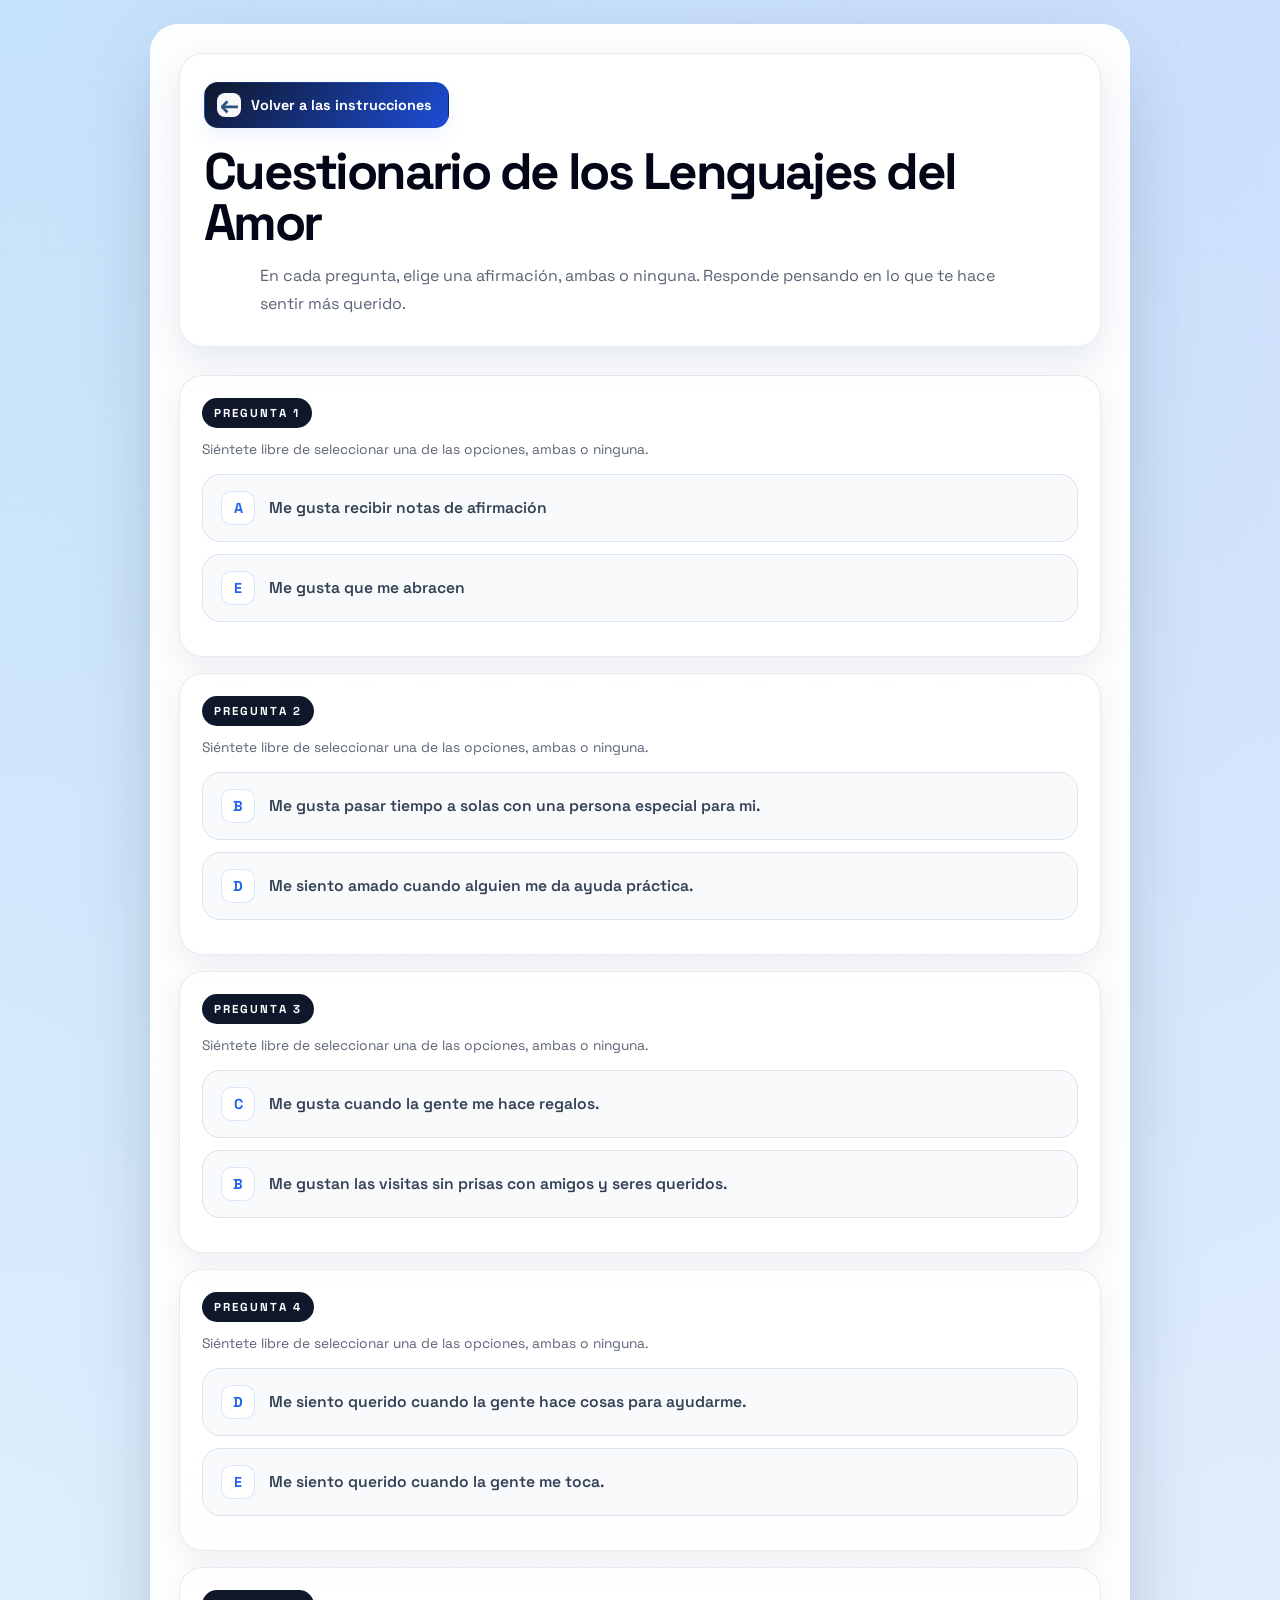
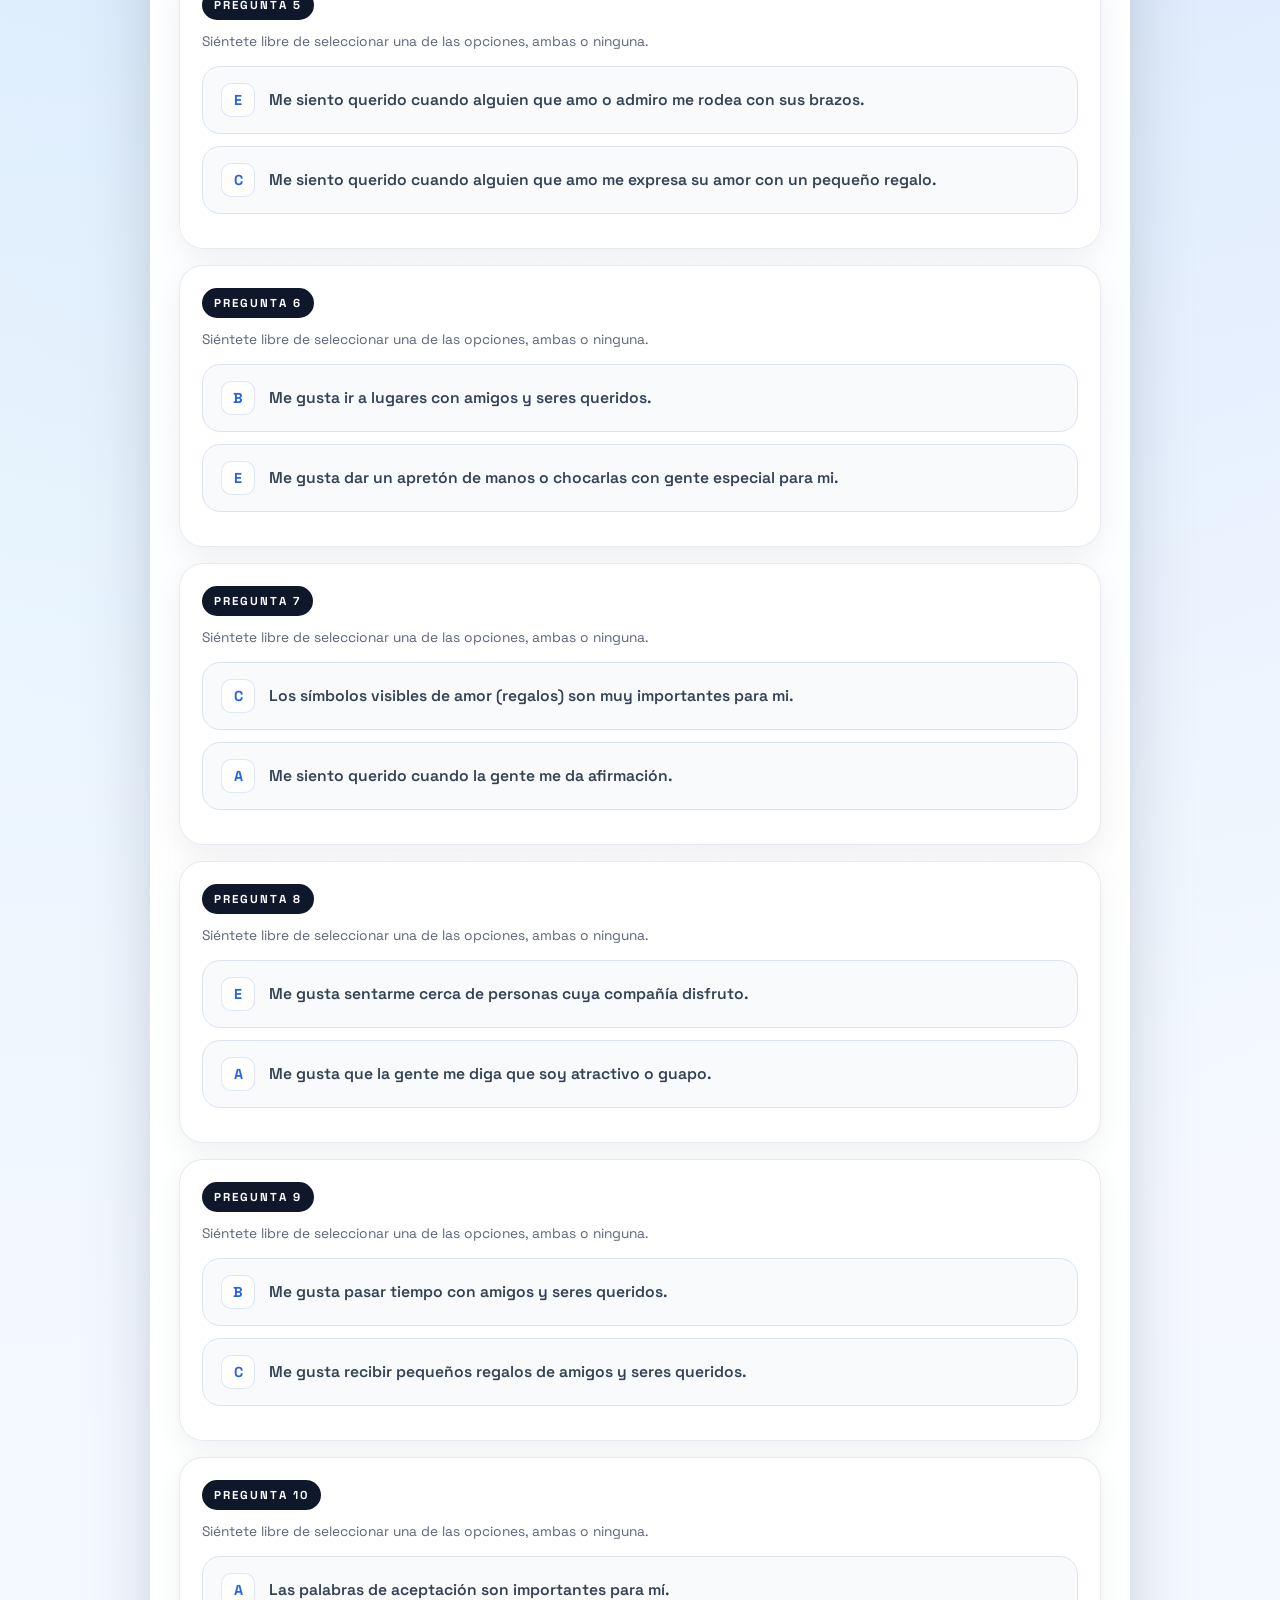
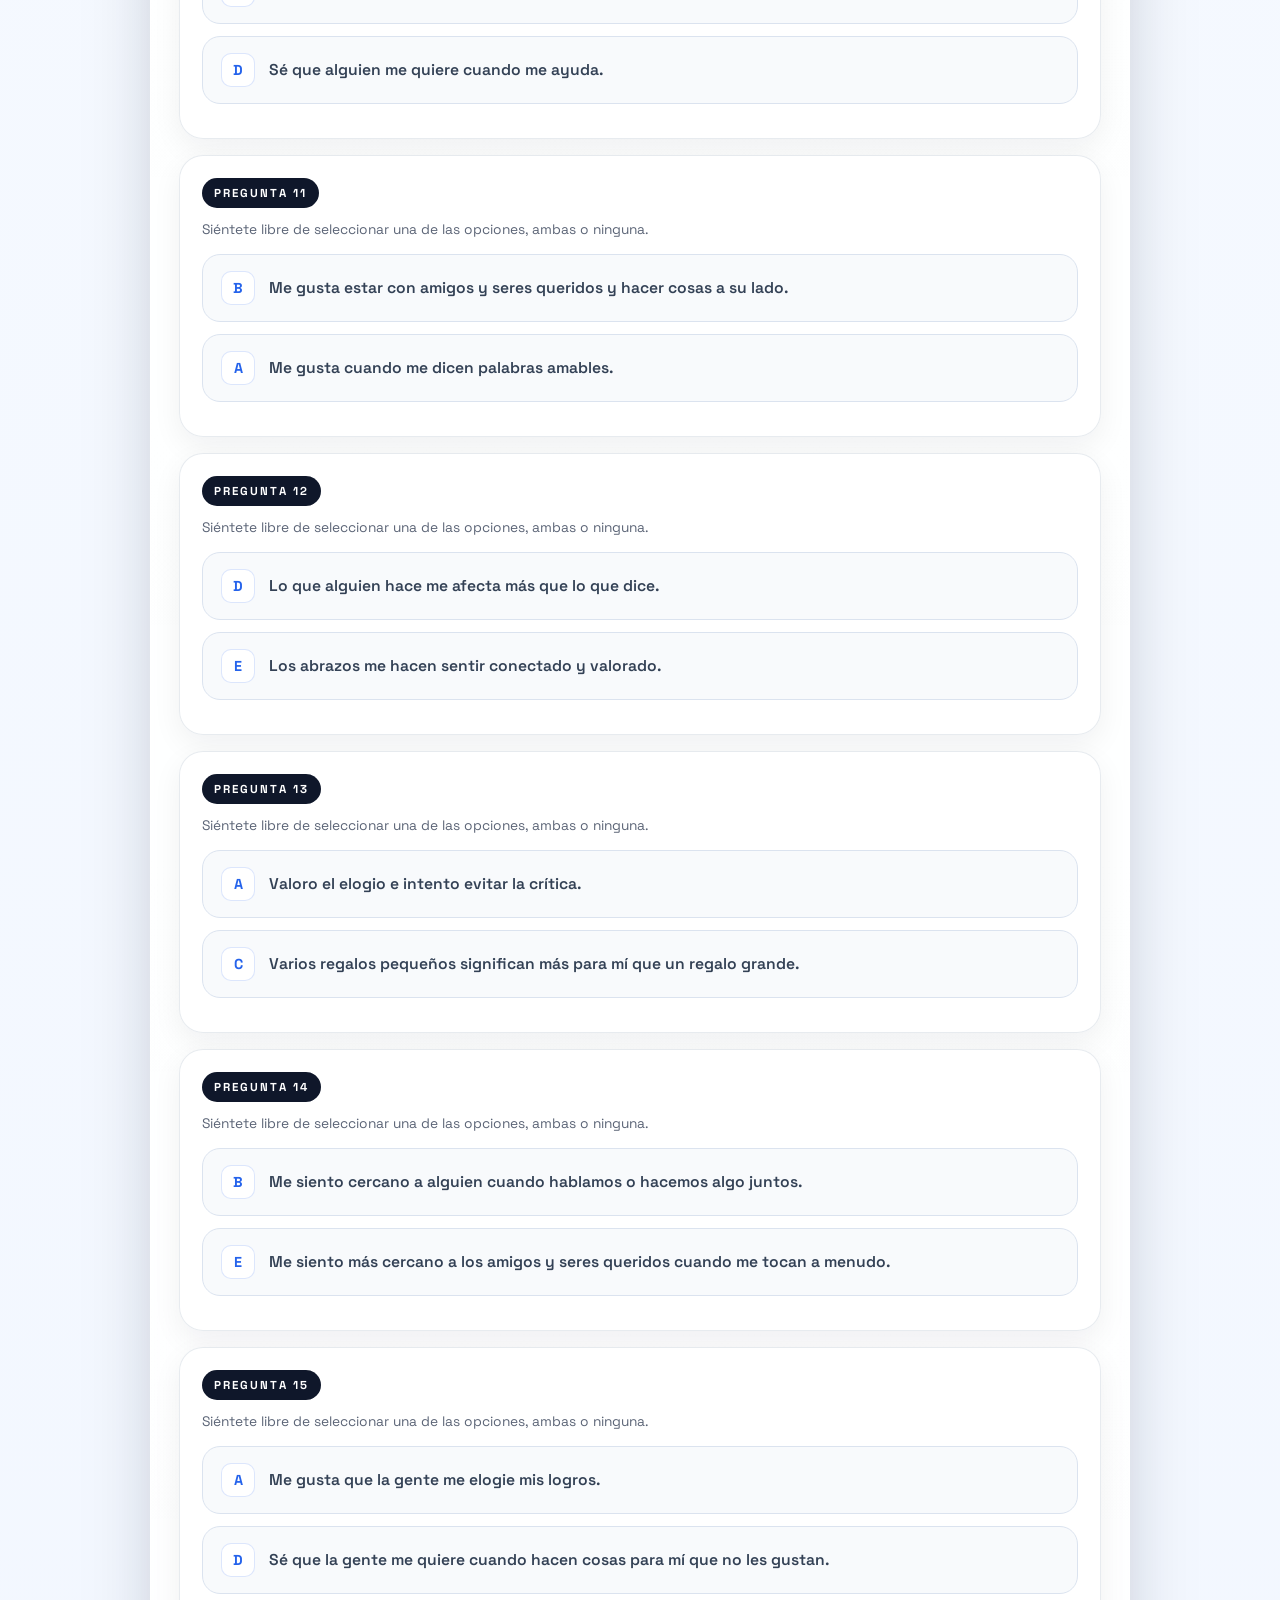
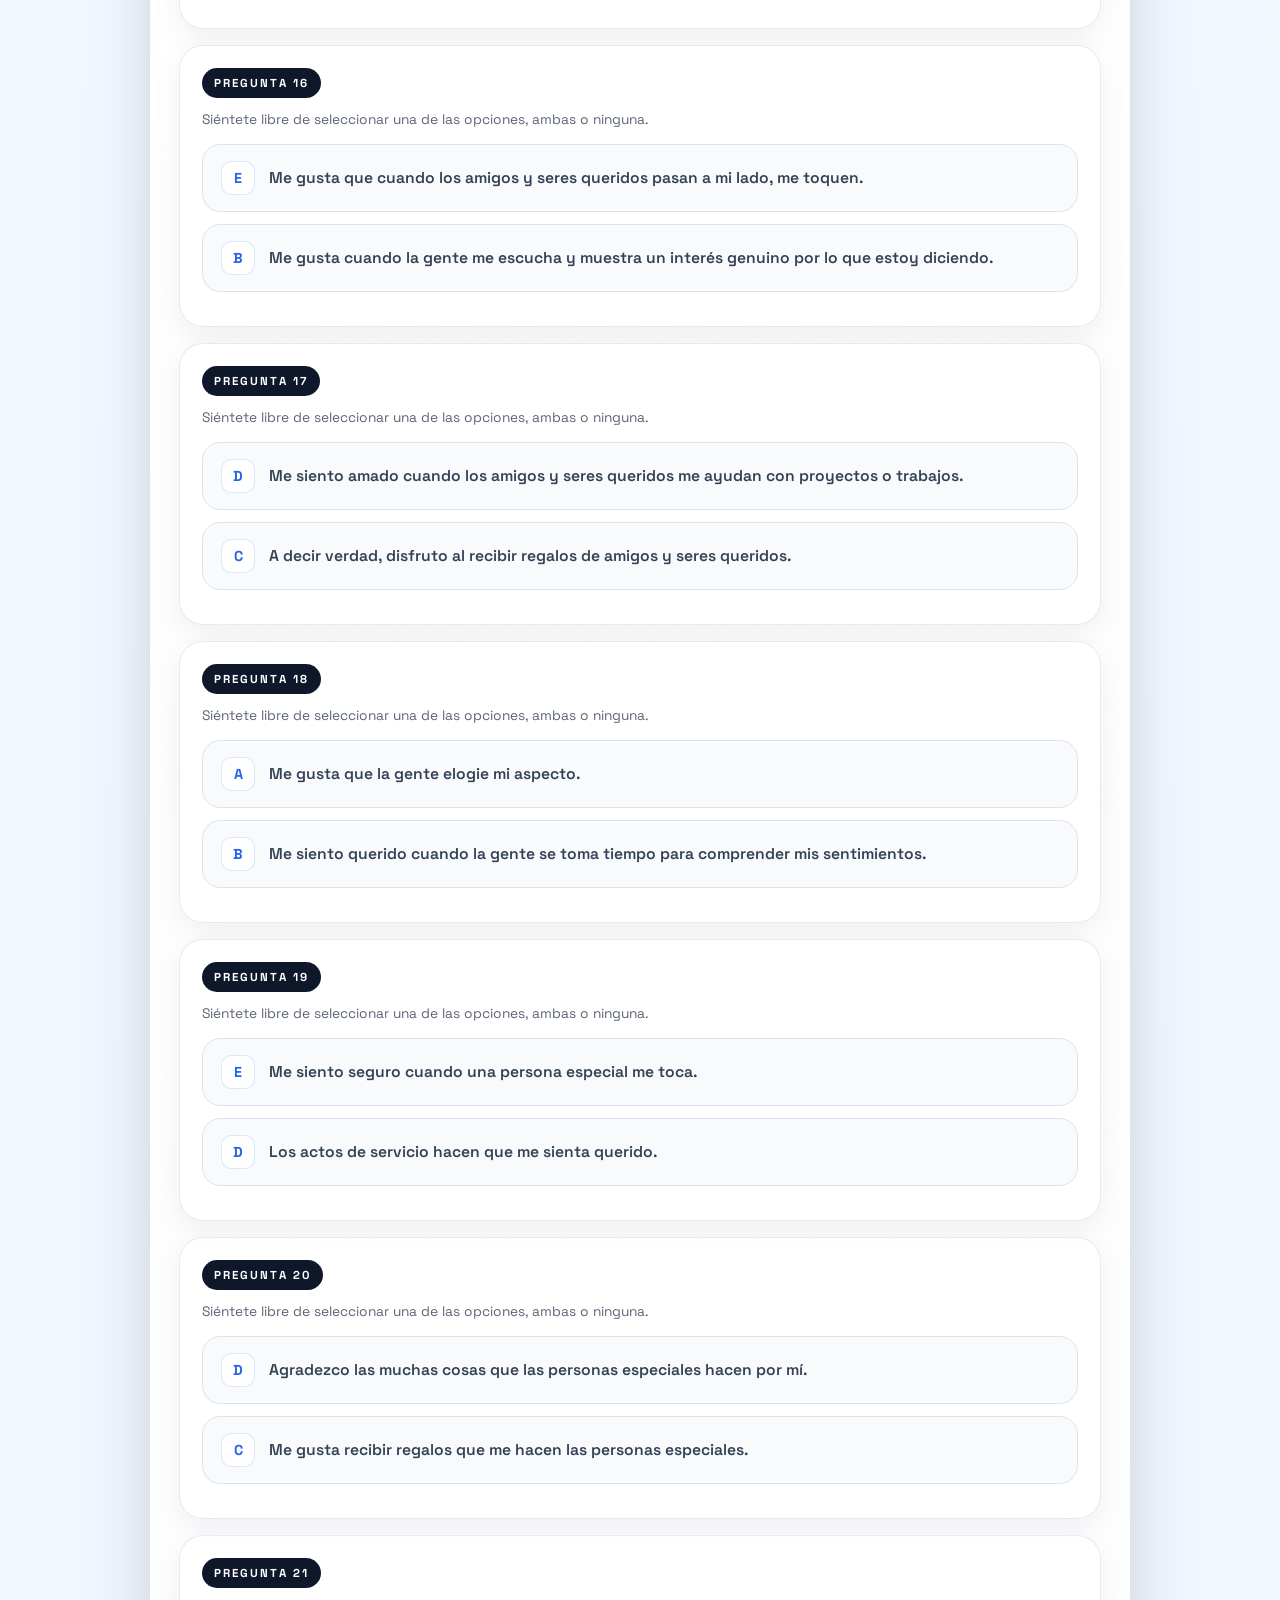
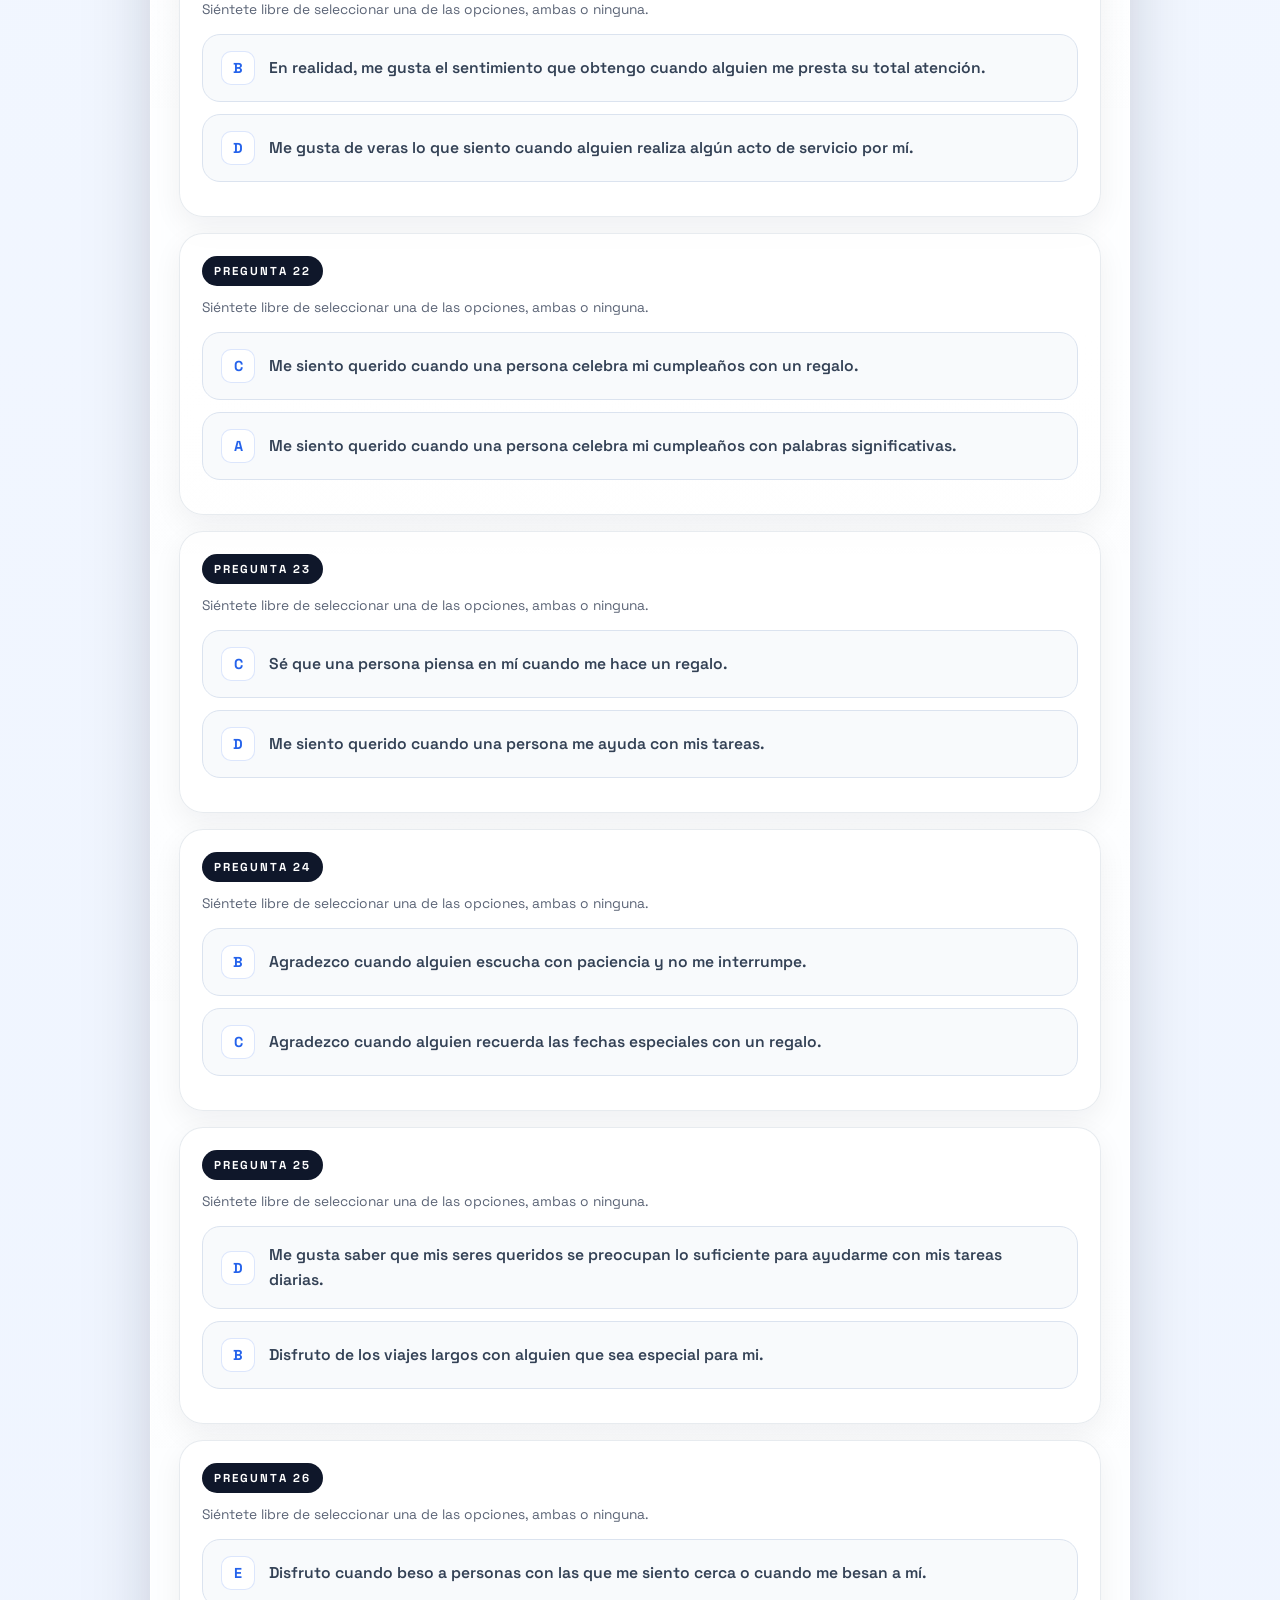
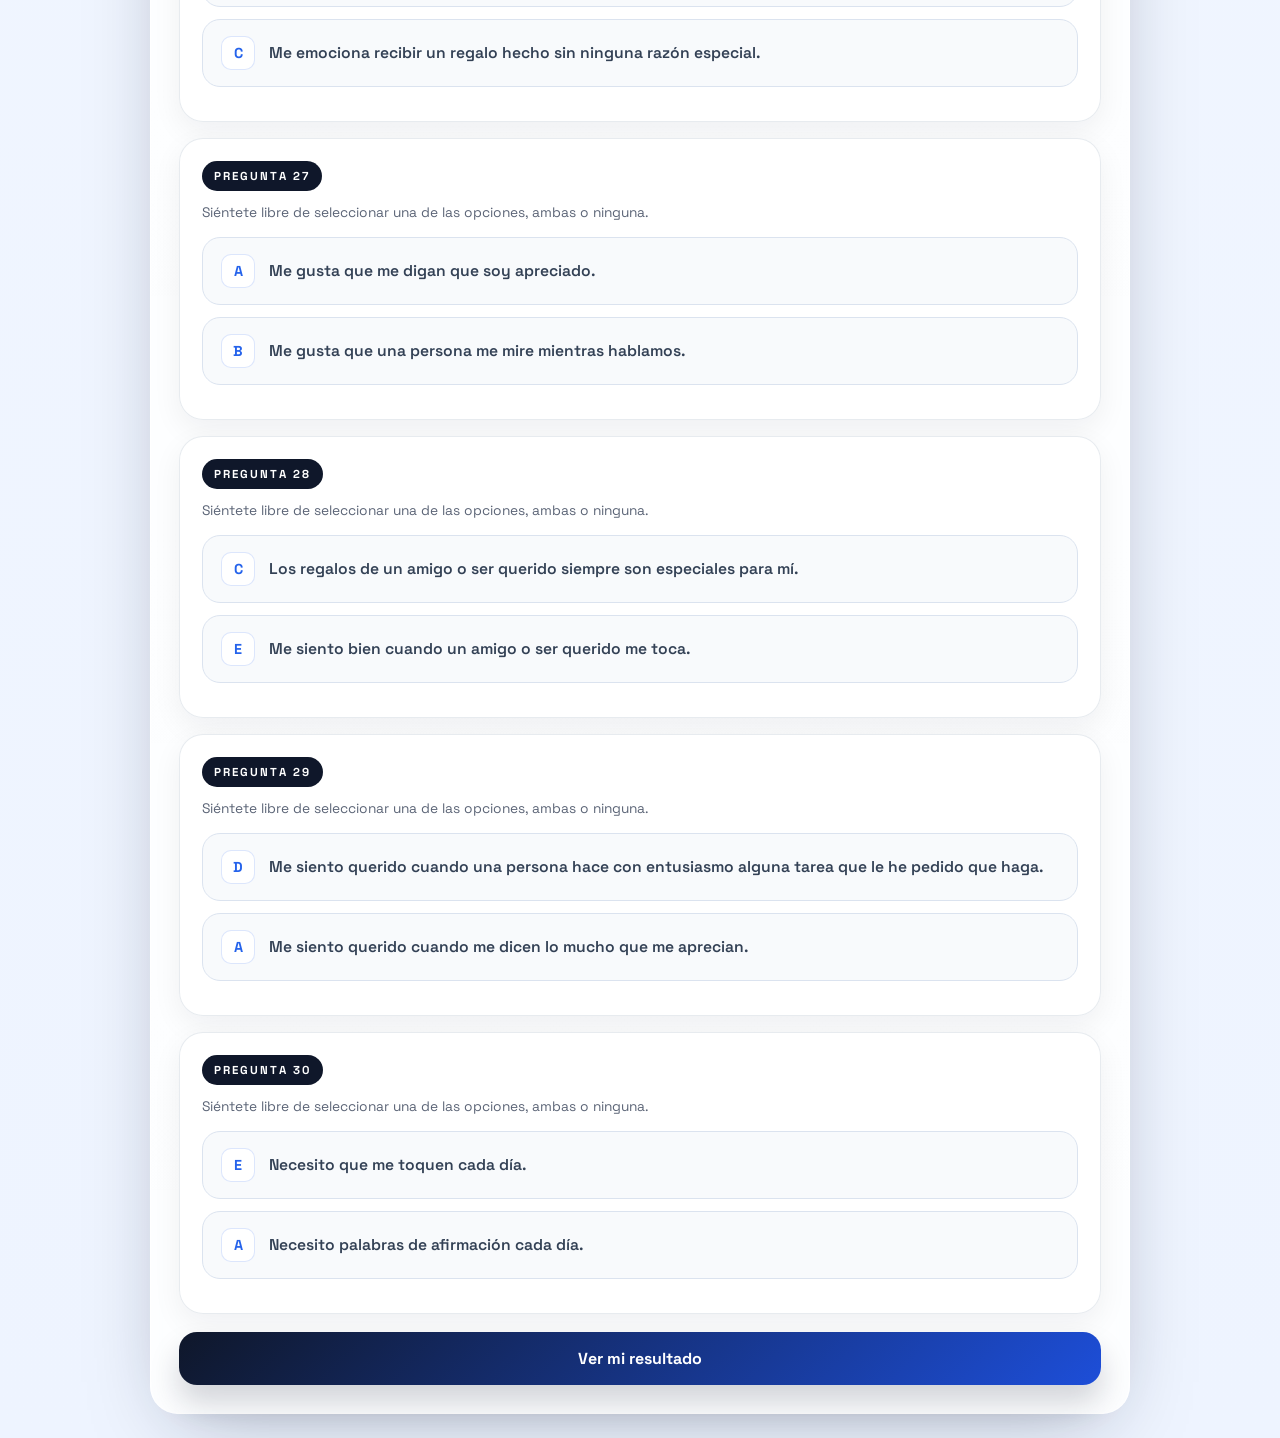
==== form.html @ d9324fee "feat: initialize love languages quiz project" ====
<!DOCTYPE html>
<html lang="es">
<head>
    <meta charset="UTF-8">
    <meta name="viewport" content="width=device-width, initial-scale=1.0">
    <title>Cuestionario | Lenguajes del Amor</title>
    <link rel="preconnect" href="https://fonts.googleapis.com">
    <link rel="preconnect" href="https://fonts.gstatic.com" crossorigin>
    <link href="https://fonts.googleapis.com/css2?family=Space+Grotesk:wght@400;500;700;800&display=swap" rel="stylesheet">
    <link rel="stylesheet" href="style.css">
</head>
<body>
    <main class="app-container">
        <header class="page-header text-center">
            <a class="back-button" href="index.html" aria-label="Volver a las instrucciones">
                <span class="back-button-icon" aria-hidden="true">&#8592;</span>
                <span>Volver a las instrucciones</span>
            </a>
            <h1 class="app-title">Cuestionario de los Lenguajes del Amor</h1>
            <p>En cada pregunta, elige una afirmación, ambas o ninguna. Responde pensando en lo que te hace sentir más querido.</p>
        </header>

        <form id="amor-form">
            <div id="preguntas-contenedor"></div>
            <div class="submit-container">
                <button id="btn-calcular" type="submit">Ver mi resultado</button>
            </div>
        </form>

        <section id="resultados-contenedor" class="oculto" aria-live="polite">
            <h2>Tu lenguaje principal es</h2>
            <p id="lenguaje-principal"></p>
            <p id="descripcion-lenguaje"></p>
            <div id="puntajes-detalle" class="scores-grid"></div>
            <button id="btn-reiniciar" type="button">Repetir cuestionario</button>
        </section>
    </main>

    <script src="app.js"></script>
</body>
</html>
---- style.css ----
* {
    box-sizing: border-box;
    margin: 0;
    padding: 0;
}

:root {
    color-scheme: light;
    --bg-1: #f8fbff;
    --bg-2: #eef4ff;
    --card: rgba(255, 255, 255, 0.84);
    --card-border: rgba(255, 255, 255, 0.85);
    --text: #0f172a;
    --muted: #5b6476;
    --accent: #0f766e;
    --accent-2: #2563eb;
    --surface: #f8fafc;
    --surface-2: #eef2ff;
    --line: #dbe3ef;
    --shadow: 0 24px 80px -28px rgba(15, 23, 42, 0.35);
}

body {
    min-height: 100vh;
    font-family: "Space Grotesk", "Trebuchet MS", "Segoe UI", sans-serif;
    color: var(--text);
    background:
        radial-gradient(circle at top left, rgba(14, 165, 233, 0.18), transparent 32%),
        radial-gradient(circle at top right, rgba(99, 102, 241, 0.14), transparent 28%),
        linear-gradient(180deg, var(--bg-1) 0%, var(--bg-2) 100%);
    padding: 24px 14px;
}

body::before {
    content: "";
    position: fixed;
    inset: 0;
    pointer-events: none;
    background-image: linear-gradient(rgba(148, 163, 184, 0.06) 1px, transparent 1px), linear-gradient(90deg, rgba(148, 163, 184, 0.06) 1px, transparent 1px);
    background-size: 42px 42px;
    mask-image: linear-gradient(180deg, rgba(0, 0, 0, 0.4), transparent 88%);
}

.app-container {
    position: relative;
    max-width: 980px;
    margin: 0 auto;
    padding: 28px;
    border: 1px solid var(--card-border);
    border-radius: 28px;
    background: linear-gradient(180deg, rgba(255, 255, 255, 0.92), var(--card));
    box-shadow: var(--shadow);
    backdrop-filter: blur(18px);
    gap: 28px;
}

.button-container {
    display: flex;
    justify-content: center;
    align-items: center;
}

.start-button {
    margin-top: 28px;
    padding: 16px 28px;
    border: none;
    border-radius: 18px;
    font: inherit;
    font-size: 1rem;
    font-weight: 700;
    color: #ffffff;
    background: linear-gradient(135deg, #0f172a, #1d4ed8);
    box-shadow: 0 18px 30px rgba(15, 23, 42, 0.18);
    cursor: pointer;
    text-decoration: none;
    text-align: center;
    transition: transform 0.2s ease, box-shadow 0.2s ease, background-color 0.2s ease, color 0.2s ease;
}

.start-button:hover {
    transform: translateY(-1px);
    background: linear-gradient(135deg, #111827, #2563eb);
    box-shadow: 0 20px 35px rgba(15, 23, 42, 0.2);
}

.app-subtitle {
    max-width: 760px;
    margin: 18px auto 0;
    padding-left: 1.4rem;
    color: var(--muted);
    font-size: 1rem;
    line-height: 1.75;
    text-align: left;
}

.instruction-note {
    max-width: 760px;
    margin: 20px auto 0;
}

.language-legend {
    display: flex;
    max-width: 840px;
    margin: 24px auto 0;
    gap: 10px;
    justify-content: center;
    flex-wrap: wrap;
}

.language-item {
    display: flex;
    min-height: 48px;
    flex: 1 1 145px;
    align-items: center;
    justify-content: center;
    gap: 8px;
    padding: 8px 12px;
    border: 1px solid var(--line);
    border-radius: 14px;
    color: #475569;
    background: rgba(248, 250, 252, 0.88);
    font-size: 0.78rem;
    font-weight: 700;
    line-height: 1.25;
    text-align: left;
}

.language-code {
    display: grid;
    flex: 0 0 26px;
    width: 26px;
    height: 26px;
    place-items: center;
    border-radius: 8px;
    color: #ffffff;
    background: var(--accent-2);
    font-size: 0.8rem;
    font-weight: 800;
}

.back-button {
    display: inline-flex;
    align-items: center;
    justify-content: center;
    gap: 10px;
    min-height: 44px;
    margin-bottom: 18px;
    padding: 10px 16px 10px 12px;
    border: 1px solid rgba(37, 99, 235, 0.16);
    border-radius: 14px;
    color: #ffffff;
    background: linear-gradient(135deg, #0f172a, #1d4ed8);
    font-size: 0.9rem;
    font-weight: 700;
    text-decoration: none;
    box-shadow: 0 8px 18px rgba(37, 99, 235, 0.08);
    transition: transform 0.2s ease, border-color 0.2s ease, background-color 0.2s ease, box-shadow 0.2s ease;
}

.back-button:hover {
    transform: translateY(-1px);
    border-color: rgba(37, 99, 235, 0.34);
    background: linear-gradient(135deg, #111827, #2563eb);
    box-shadow: 0 12px 24px rgba(37, 99, 235, 0.14);
}

.back-button:focus-visible {
    outline: 3px solid rgba(56, 189, 248, 0.35);
    outline-offset: 3px;
}

.back-button-icon {
    display: grid;
    width: 24px;
    height: 24px;
    place-items: center;
    border-radius: 8px;
    color: #2c5282;
    background: #fffffff6;
    font-size: 1.5rem;
    line-height: 1;
}

.page-header {
    top: 16px;
    z-index: 10;
    padding: 28px 24px;
    margin-bottom: 28px;
    border: 1px solid rgba(148, 163, 184, 0.22);
    border-radius: 24px;
    background: rgba(255, 255, 255, 0.9);
    box-shadow: 0 14px 35px rgba(15, 23, 42, 0.08);
    backdrop-filter: blur(12px);
}

.page-header h1 {
    font-size: clamp(2rem, 4vw, 3.6rem);
    line-height: 1;
    letter-spacing: -0.05em;
    color: #020617;
}

.page-header h2 {
    margin-top: 18px;
    padding: 18px;
    font-size: 2rem;
    color: var(--accent-2);
    text-align: center;
}

.page-header p {
    max-width: 760px;
    margin: 14px auto 0;
    color: var(--muted);
    font-size: 1rem;
    line-height: 1.75;
}

#amor-form {
    display: grid;
    gap: 18px;
}

#preguntas-contenedor {
    display: grid;
    gap: 16px;
}

.oculto {
    display: none !important;
}

.pregunta-card {
    padding: 22px;
    border: 1px solid rgba(148, 163, 184, 0.22);
    border-radius: 24px;
    background: rgba(255, 255, 255, 0.92);
    box-shadow: 0 10px 30px rgba(15, 23, 42, 0.06);
}

.numero-pregunta {
    display: inline-flex;
    margin-bottom: 16px;
    padding: 8px 12px;
    border-radius: 999px;
    background: #0f172a;
    color: #ffffff;
    font-size: 0.72rem;
    font-weight: 700;
    letter-spacing: 0.18em;
    text-transform: uppercase;
}

.pregunta-card input[type="checkbox"] {
    position: absolute;
    opacity: 0;
    pointer-events: none;
}

.pregunta-ayuda {
    margin: -4px 0 16px;
    color: var(--muted);
    font-size: 0.86rem;
}

.opcion-label {
    display: flex;
    align-items: center;
    gap: 14px;
    margin-bottom: 12px;
    padding: 16px 18px;
    border: 1.5px solid var(--line);
    border-radius: 18px;
    background: var(--surface);
    color: #334155;
    font-size: 0.98rem;
    font-weight: 600;
    cursor: pointer;
    transition: transform 0.2s ease, border-color 0.2s ease, background-color 0.2s ease, box-shadow 0.2s ease, color 0.2s ease;
}

.opcion-codigo {
    display: grid;
    flex: 0 0 34px;
    width: 34px;
    height: 34px;
    place-items: center;
    border: 1px solid rgba(37, 99, 235, 0.16);
    border-radius: 10px;
    color: var(--accent-2);
    background: #ffffff;
    font-size: 0.9rem;
    font-weight: 800;
}

.opcion-contenido {
    flex: 1;
    display: grid;
    gap: 4px;
}

.opcion-afirmacion {
    line-height: 1.55;
}

.opcion-label:hover {
    transform: translateY(-1px);
    border-color: rgba(37, 99, 235, 0.3);
    background: #f5faff;
    box-shadow: 0 10px 20px rgba(37, 99, 235, 0.08);
}

.pregunta-card input[type="checkbox"]:checked + .opcion-label {
    border-color: rgba(14, 116, 144, 0.75);
    background: linear-gradient(180deg, #ecfeff, #f0f9ff);
    color: #0f3f4f;
    box-shadow: 0 16px 24px rgba(14, 116, 144, 0.12);
}

.pregunta-card input[type="checkbox"]:focus-visible + .opcion-label {
    outline: 3px solid rgba(56, 189, 248, 0.35);
    outline-offset: 2px;
}

.submit-container,
#resultados-contenedor {
    text-align: center;
}

button {
    width: 100%;
    padding: 16px 28px;
    border: none;
    border-radius: 18px;
    font: inherit;
    font-size: 1rem;
    font-weight: 700;
    cursor: pointer;
    transition: transform 0.2s ease, box-shadow 0.2s ease, background-color 0.2s ease, color 0.2s ease;
}

button:hover {
    transform: translateY(-1px);
}

#btn-calcular {
    color: #ffffff;
    background: linear-gradient(135deg, #0f172a, #1d4ed8);
    box-shadow: 0 18px 30px rgba(15, 23, 42, 0.18);
}

#btn-calcular:hover {
    background: linear-gradient(135deg, #111827, #2563eb);
}

#resultados-contenedor {
    margin-top: 24px;
    padding: 28px 22px;
    border: 1px solid rgba(148, 163, 184, 0.22);
    border-radius: 28px;
    background: rgba(255, 255, 255, 0.92);
    box-shadow: var(--shadow);
}

#resultados-contenedor h2 {
    font-size: 1.55rem;
    color: #020617;
}

#lenguaje-principal {
    margin-top: 14px;
    font-size: clamp(2rem, 4vw, 3.5rem);
    line-height: 1.05;
    color: var(--accent-2);
}

#descripcion-lenguaje {
    max-width: 760px;
    margin: 12px auto 0;
    color: var(--muted);
    font-size: 1rem;
    line-height: 1.8;
}

.scores-grid {
    display: grid;
    grid-template-columns: repeat(auto-fit, minmax(150px, 1fr));
    gap: 14px;
    margin: 28px 0;
    text-align: left;
}

.score-item {
    display: flex;
    min-height: 144px;
    flex-direction: column;
    align-items: center;
    justify-content: center;
    padding: 16px;
    border: 1px solid var(--line);
    border-radius: 18px;
    background: var(--surface);
    color: #475569;
    font-size: 0.95rem;
    line-height: 1.5;
    text-align: center;
}

.score-name {
    display: flex;
    min-height: 3em;
    align-items: center;
    justify-content: center;
    max-width: 140px;
}

.score-value {
    display: block;
    margin-top: 10px;
    color: var(--accent-2);
    font-size: 1.7rem;
    font-weight: 800;
}

#btn-reiniciar {
    color: #ffffff;
    background: linear-gradient(135deg, #0f172a, #1d4ed8);
    border: 1px solid var(--line);
}

#btn-reiniciar:hover {
    background: linear-gradient(135deg, #111827, #2563eb);
    box-shadow: 0 12px 24px rgba(15, 23, 42, 0.08);
}

@media (max-width: 640px) {
    body {
        padding: 14px 10px;
    }

    .app-container {
        padding: 16px;
        border-radius: 22px;
    }

    .page-header {
        top: 10px;
        padding: 20px 16px;
        border-radius: 18px;
    }

    .pregunta-card,
    #resultados-contenedor {
        padding: 18px 16px;
        border-radius: 20px;
    }
}

.pregunta-card input[type="checkbox"]:checked + .opcion-label .opcion-codigo {
    border-color: transparent;
    color: #ffffff;
    background: var(--accent-2);
}
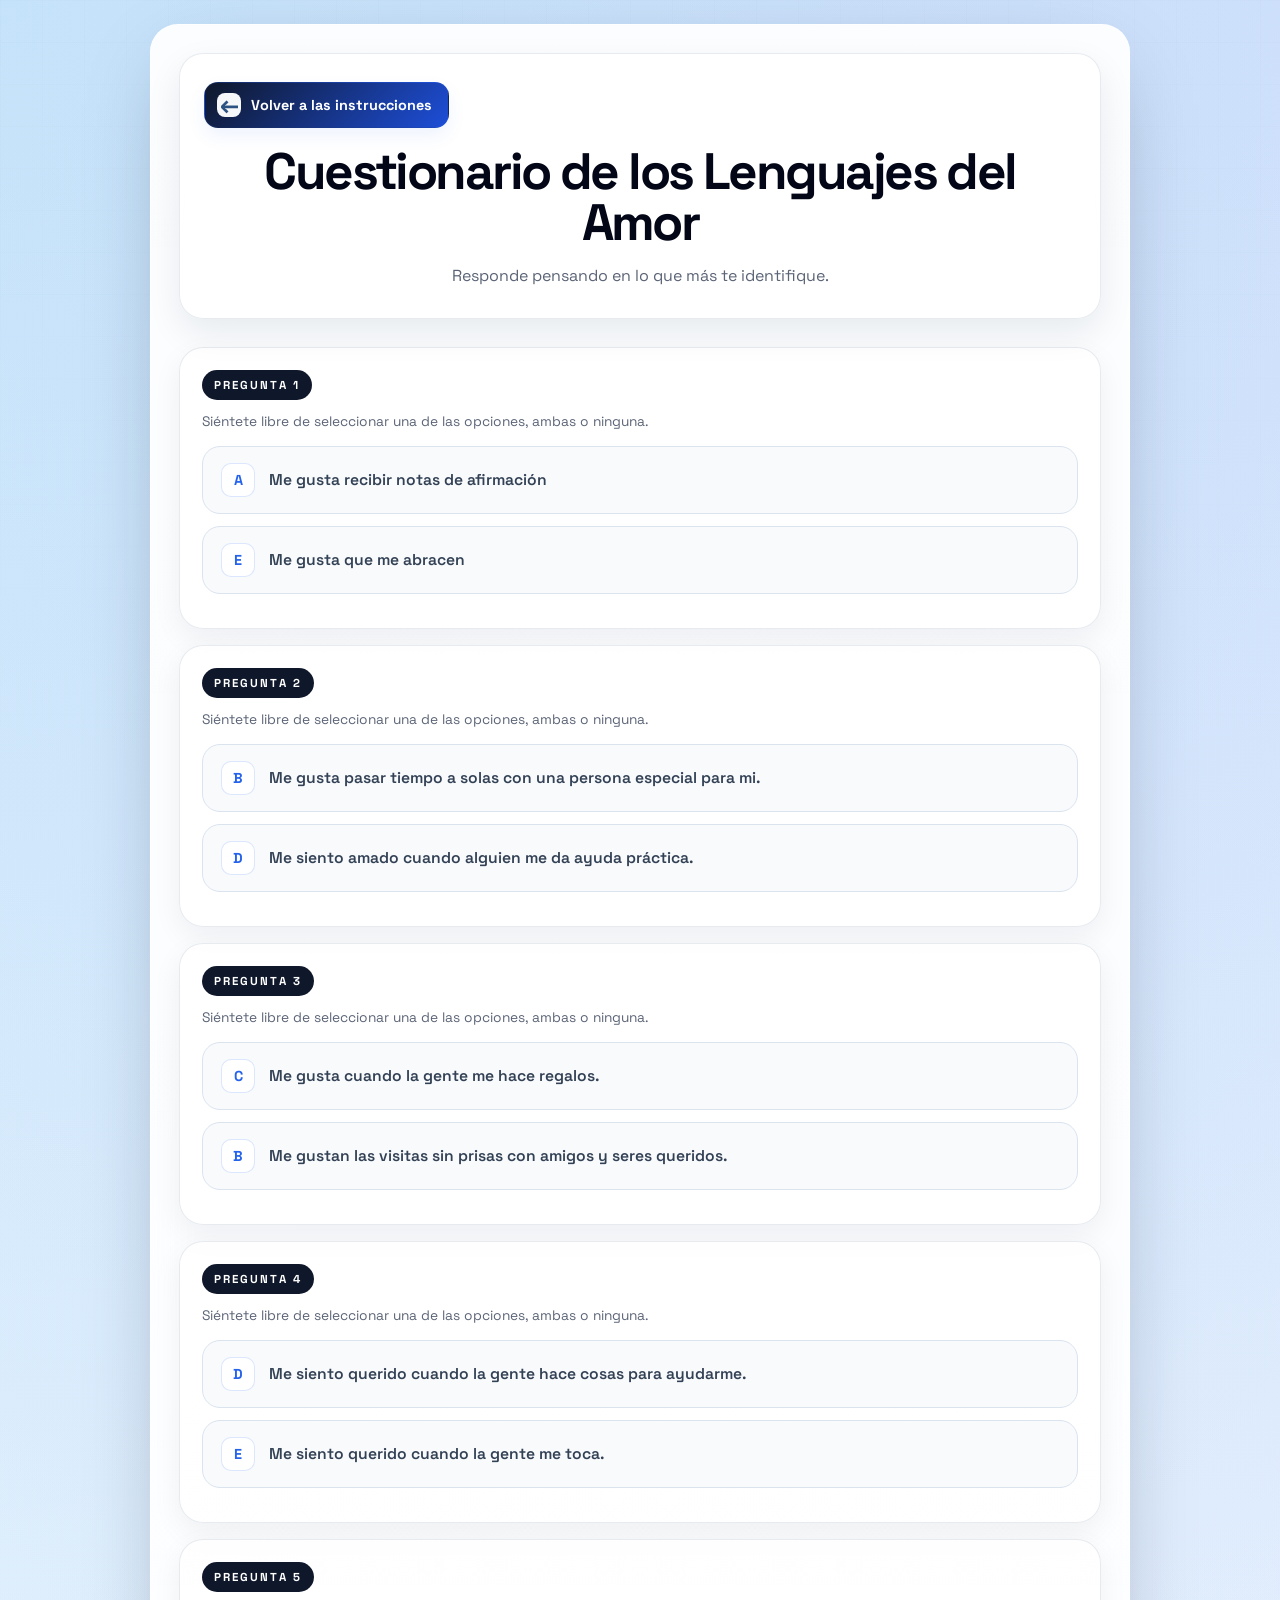
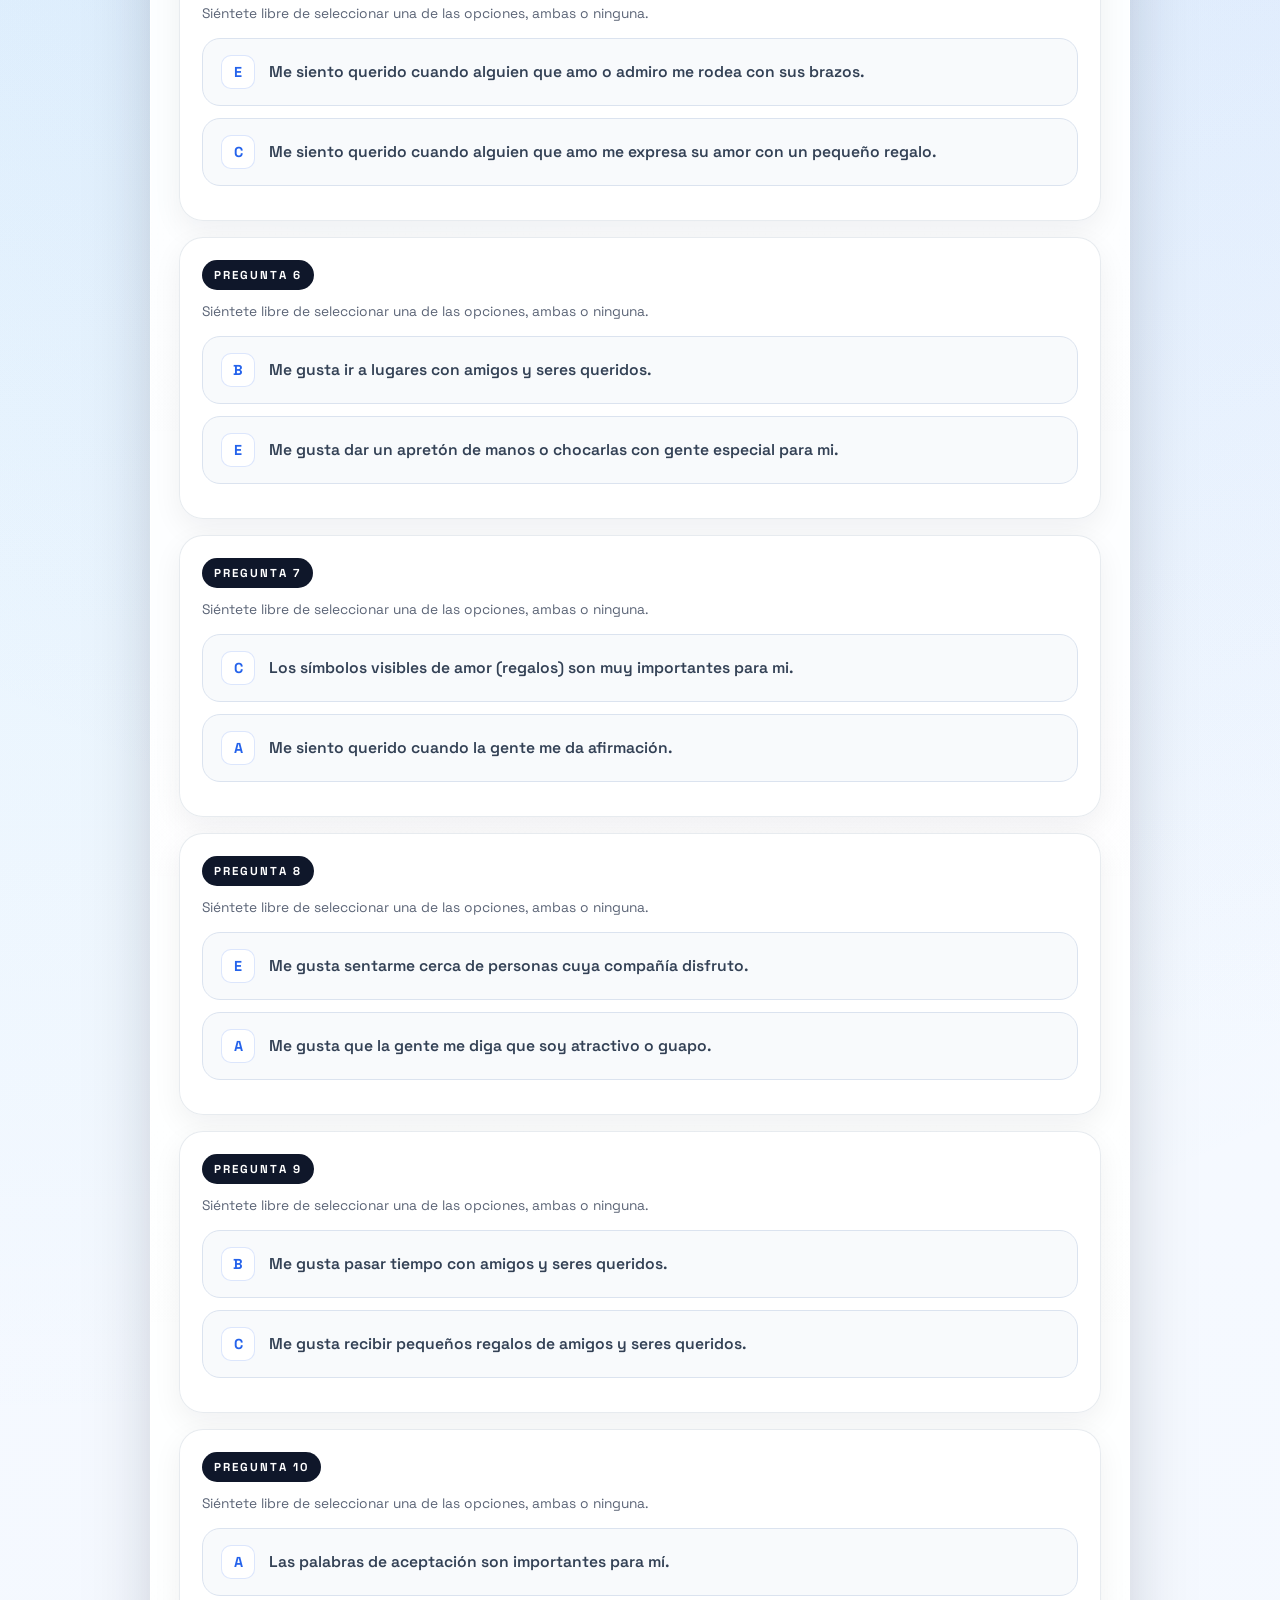
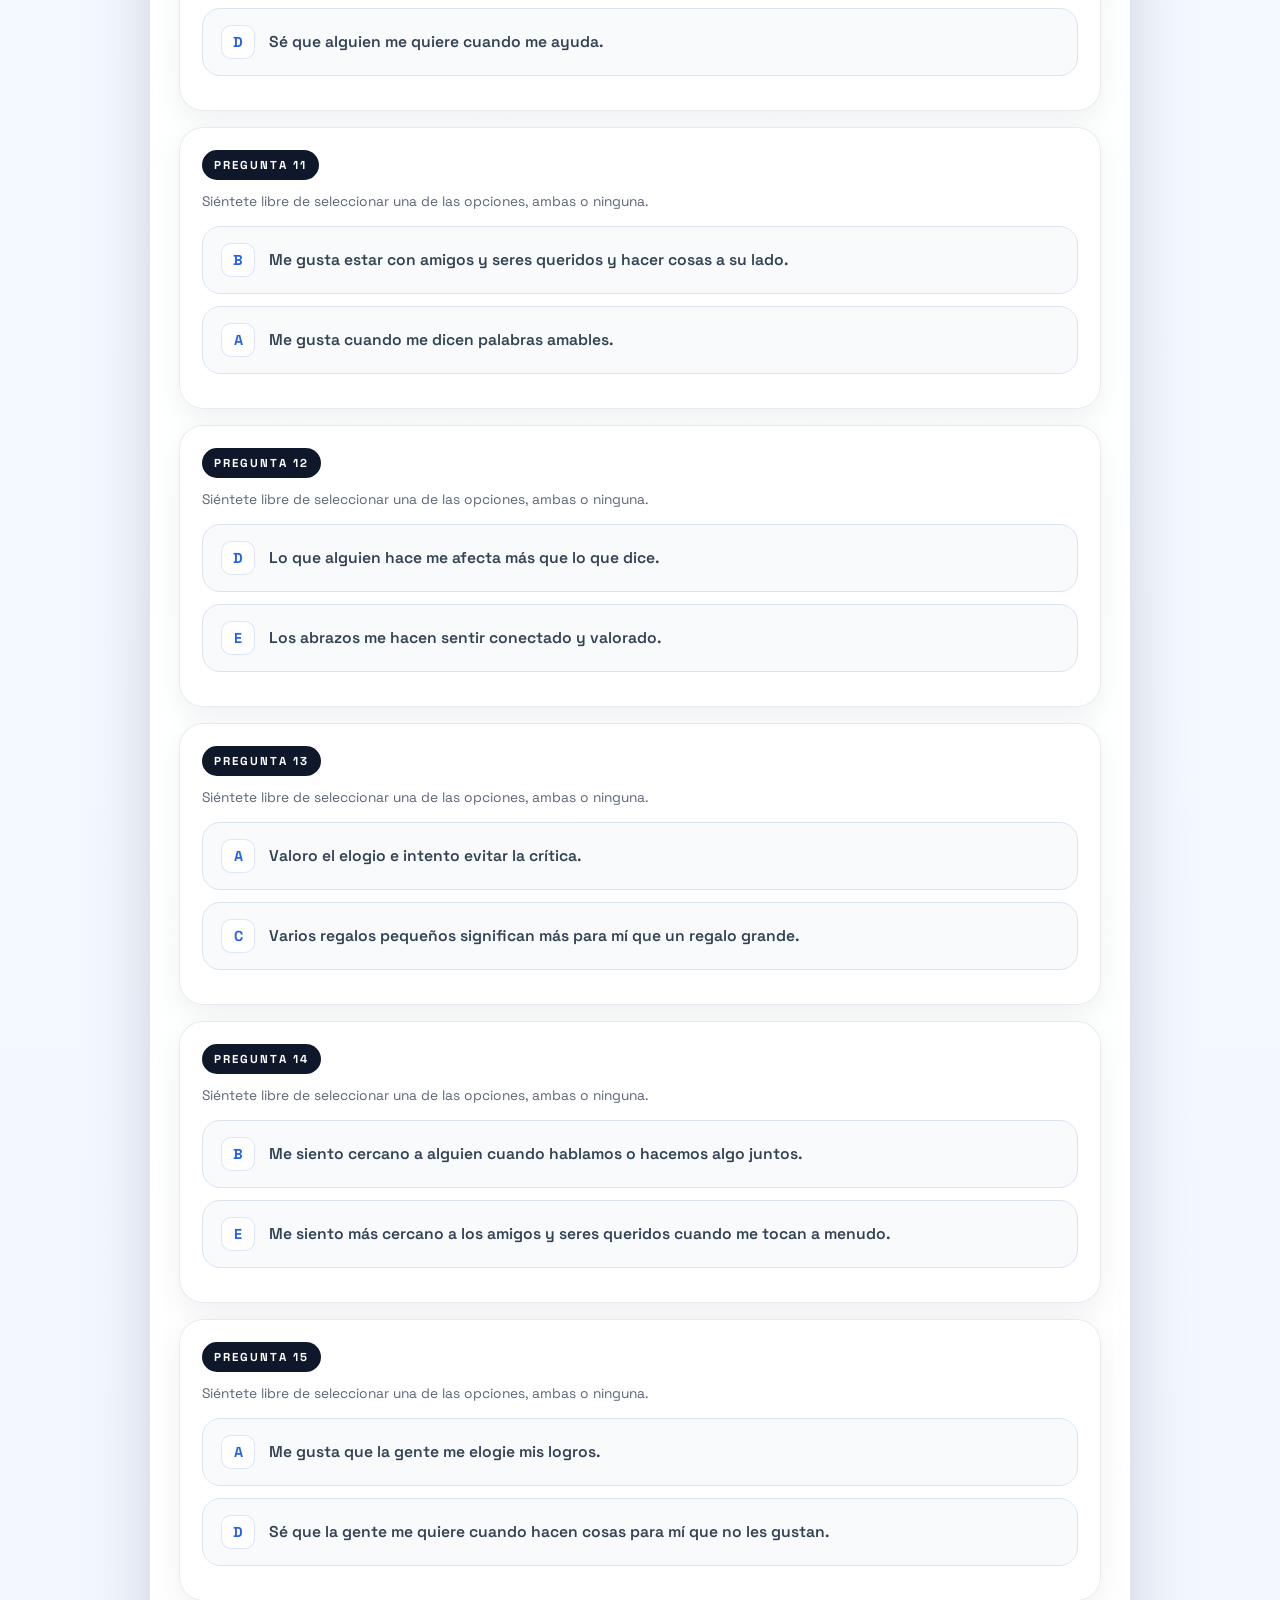
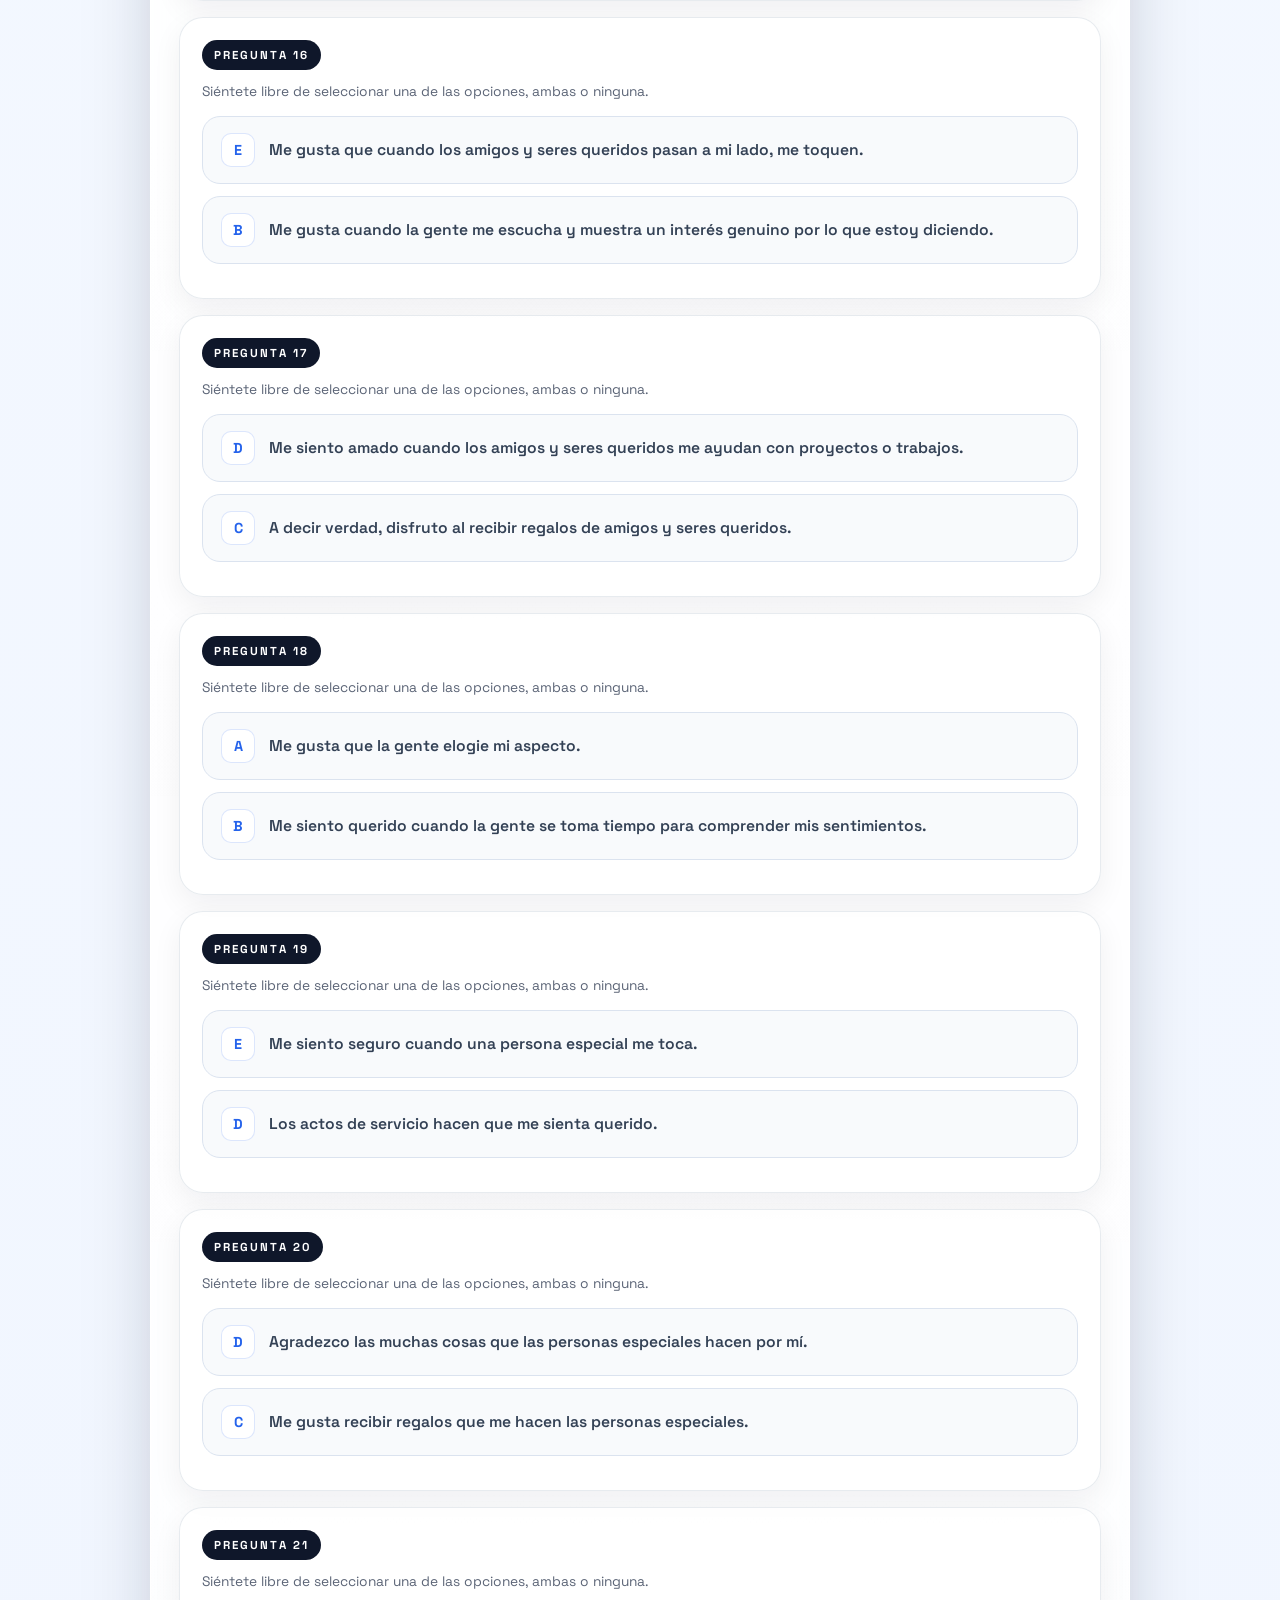
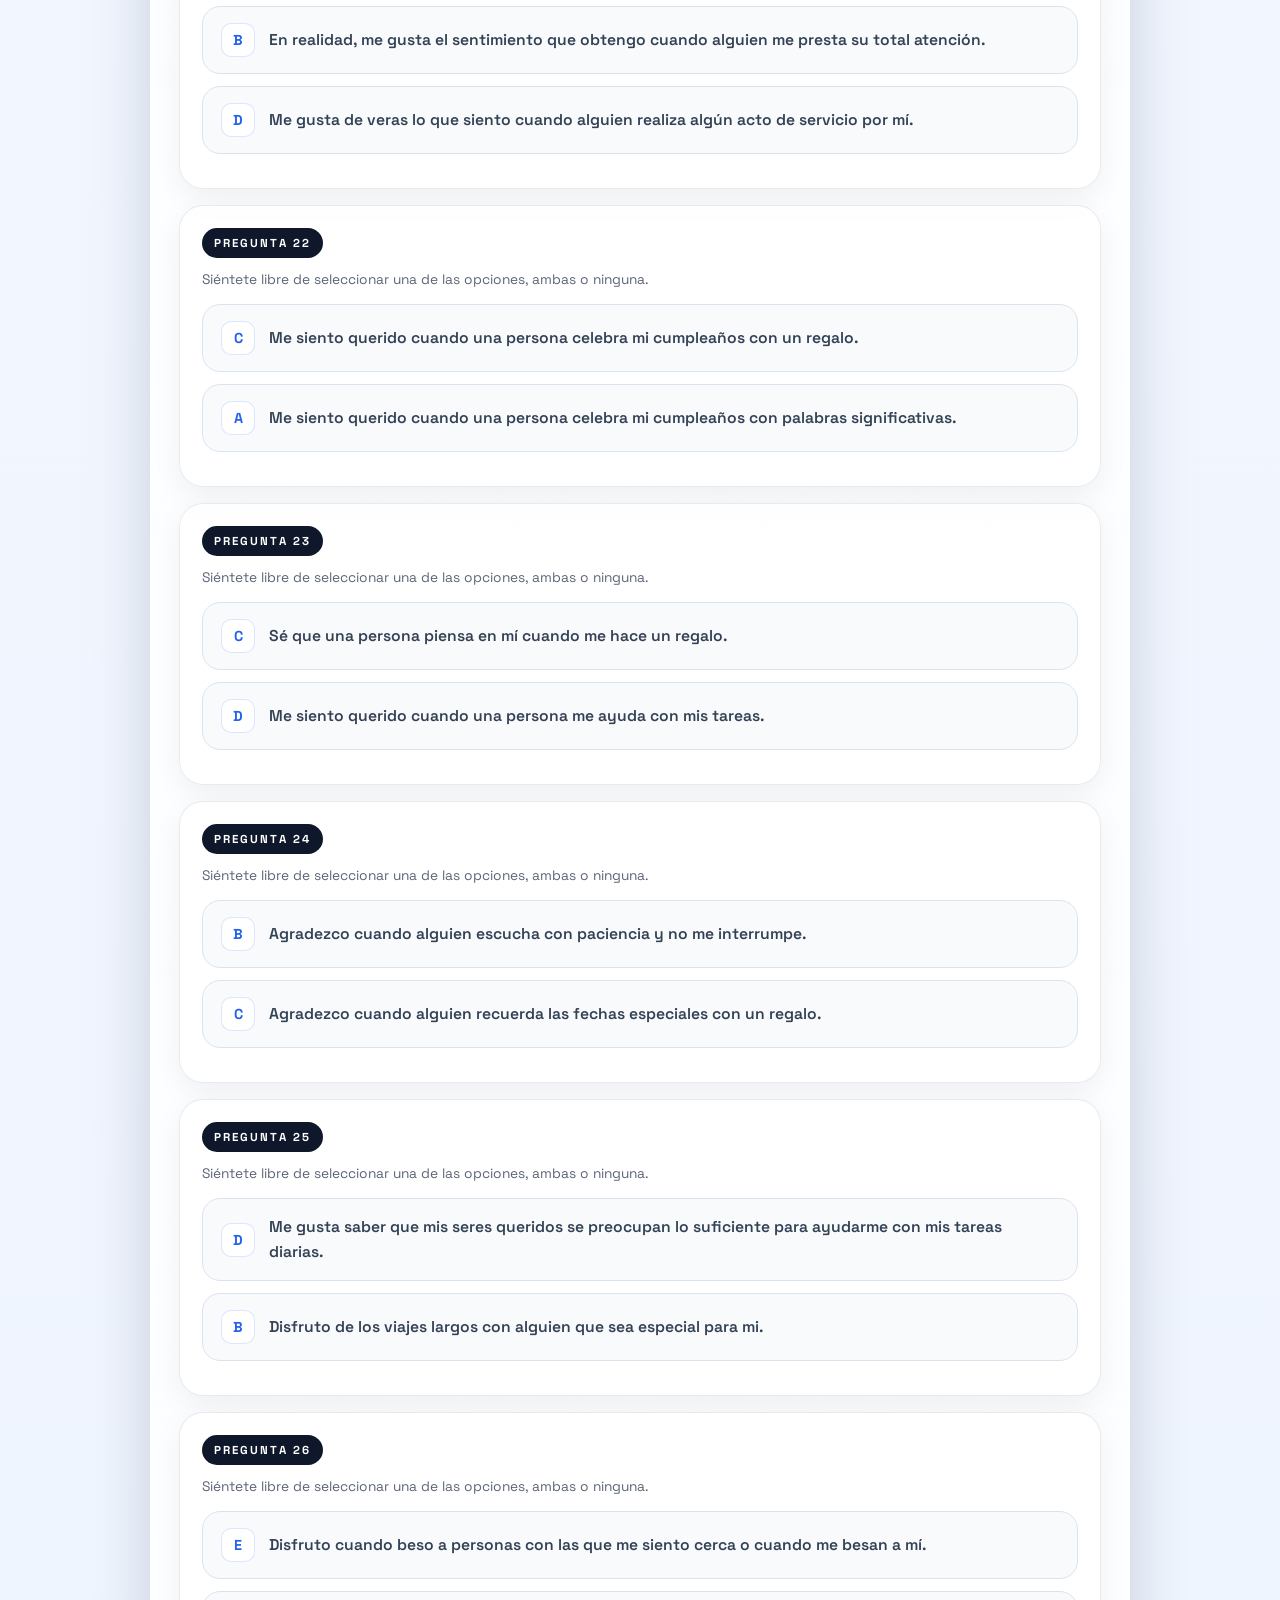
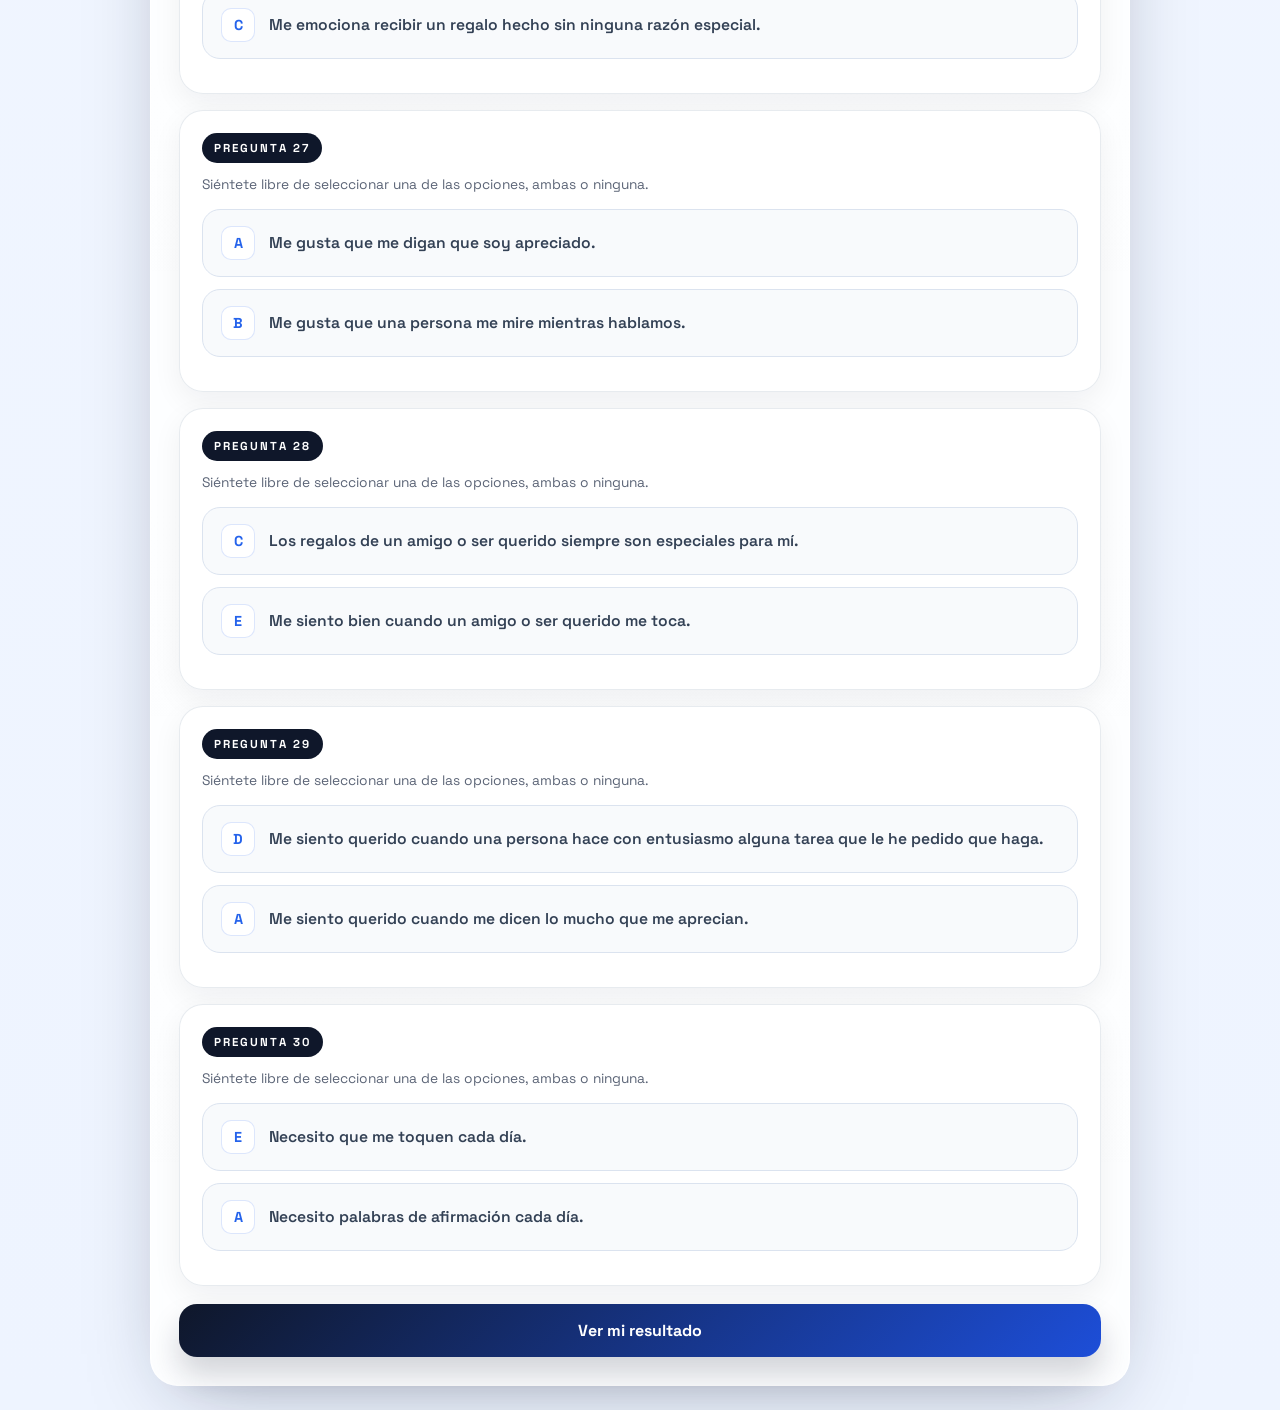
==== commit 1381e48d: "fix instructions in quiz forms" ====
--- a/form.html
+++ b/form.html
@@ -17,7 +17,7 @@
                 <span>Volver a las instrucciones</span>
             </a>
             <h1 class="app-title">Cuestionario de los Lenguajes del Amor</h1>
-            <p>En cada pregunta, elige una afirmación, ambas o ninguna. Responde pensando en lo que te hace sentir más querido.</p>
+            <p>Responde pensando en lo que más te identifique.</p>
         </header>
 
         <form id="amor-form">
--- a/style.css
+++ b/style.css
@@ -1,3 +1,7 @@
+html {
+    scroll-behavior: smooth;
+}
+
 * {
     box-sizing: border-box;
     margin: 0;
@@ -83,6 +87,19 @@
     box-shadow: 0 20px 35px rgba(15, 23, 42, 0.2);
 }
 
+.app-title {
+    font-size: clamp(2rem, 4vw, 3.6rem);
+    line-height: 1;
+    letter-spacing: -0.05em;
+    color: #020617;
+    text-align: center;
+    margin-bottom: 8px;
+    padding: 0 1.4rem;
+    display: flex;
+    justify-content: center;
+    align-items: center;
+}
+
 .app-subtitle {
     max-width: 760px;
     margin: 18px auto 0;
@@ -91,11 +108,22 @@
     font-size: 1rem;
     line-height: 1.75;
     text-align: left;
+    display: flex;
+    flex-direction: column;
+    justify-content: center;
+    align-items: center;
 }
 
 .instruction-note {
     max-width: 760px;
     margin: 20px auto 0;
+    color: var(--muted);
+    font-size: 1rem;
+    line-height: 1.75;
+    text-align: center;
+    display: flex;
+    justify-content: center;
+    align-items: center;
 }
 
 .language-legend {
@@ -214,6 +242,9 @@
     color: var(--muted);
     font-size: 1rem;
     line-height: 1.75;
+    display: flex;
+    justify-content: center;
+    align-items: center;
 }
 
 #amor-form {
